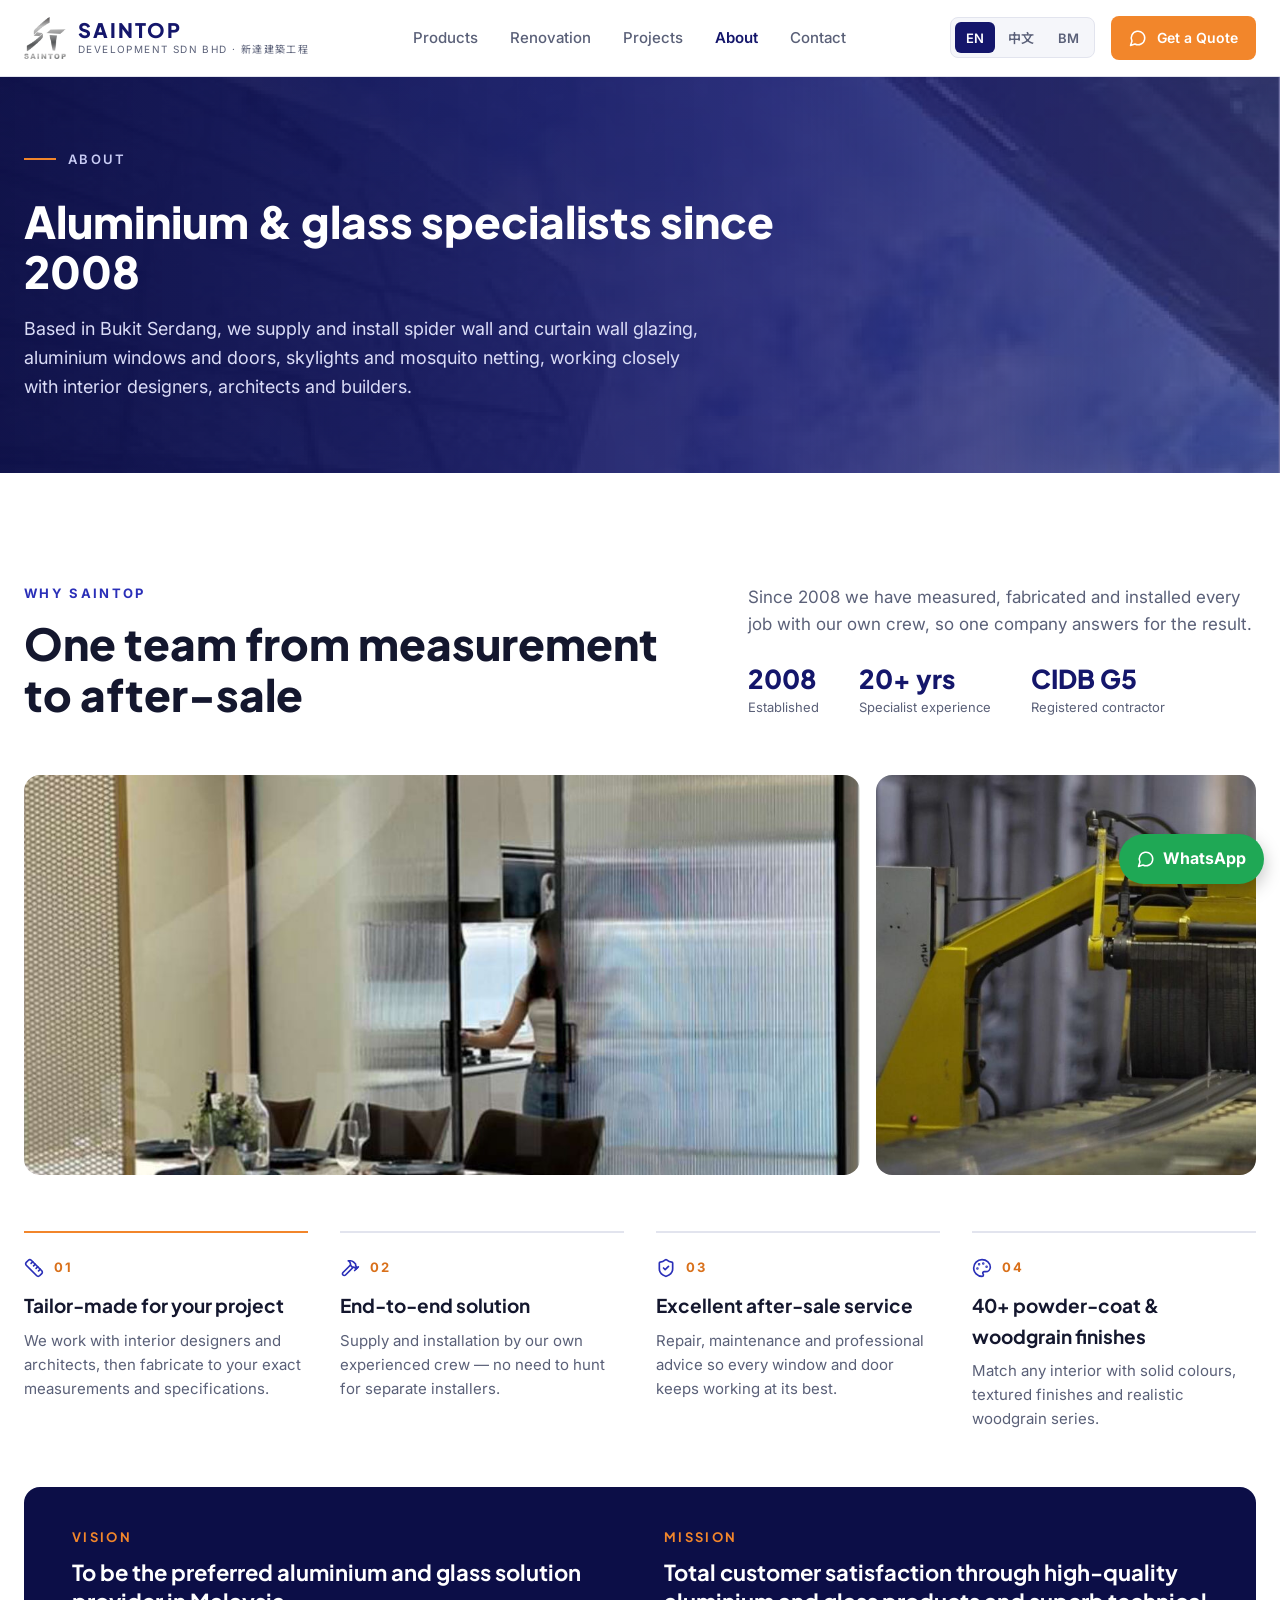
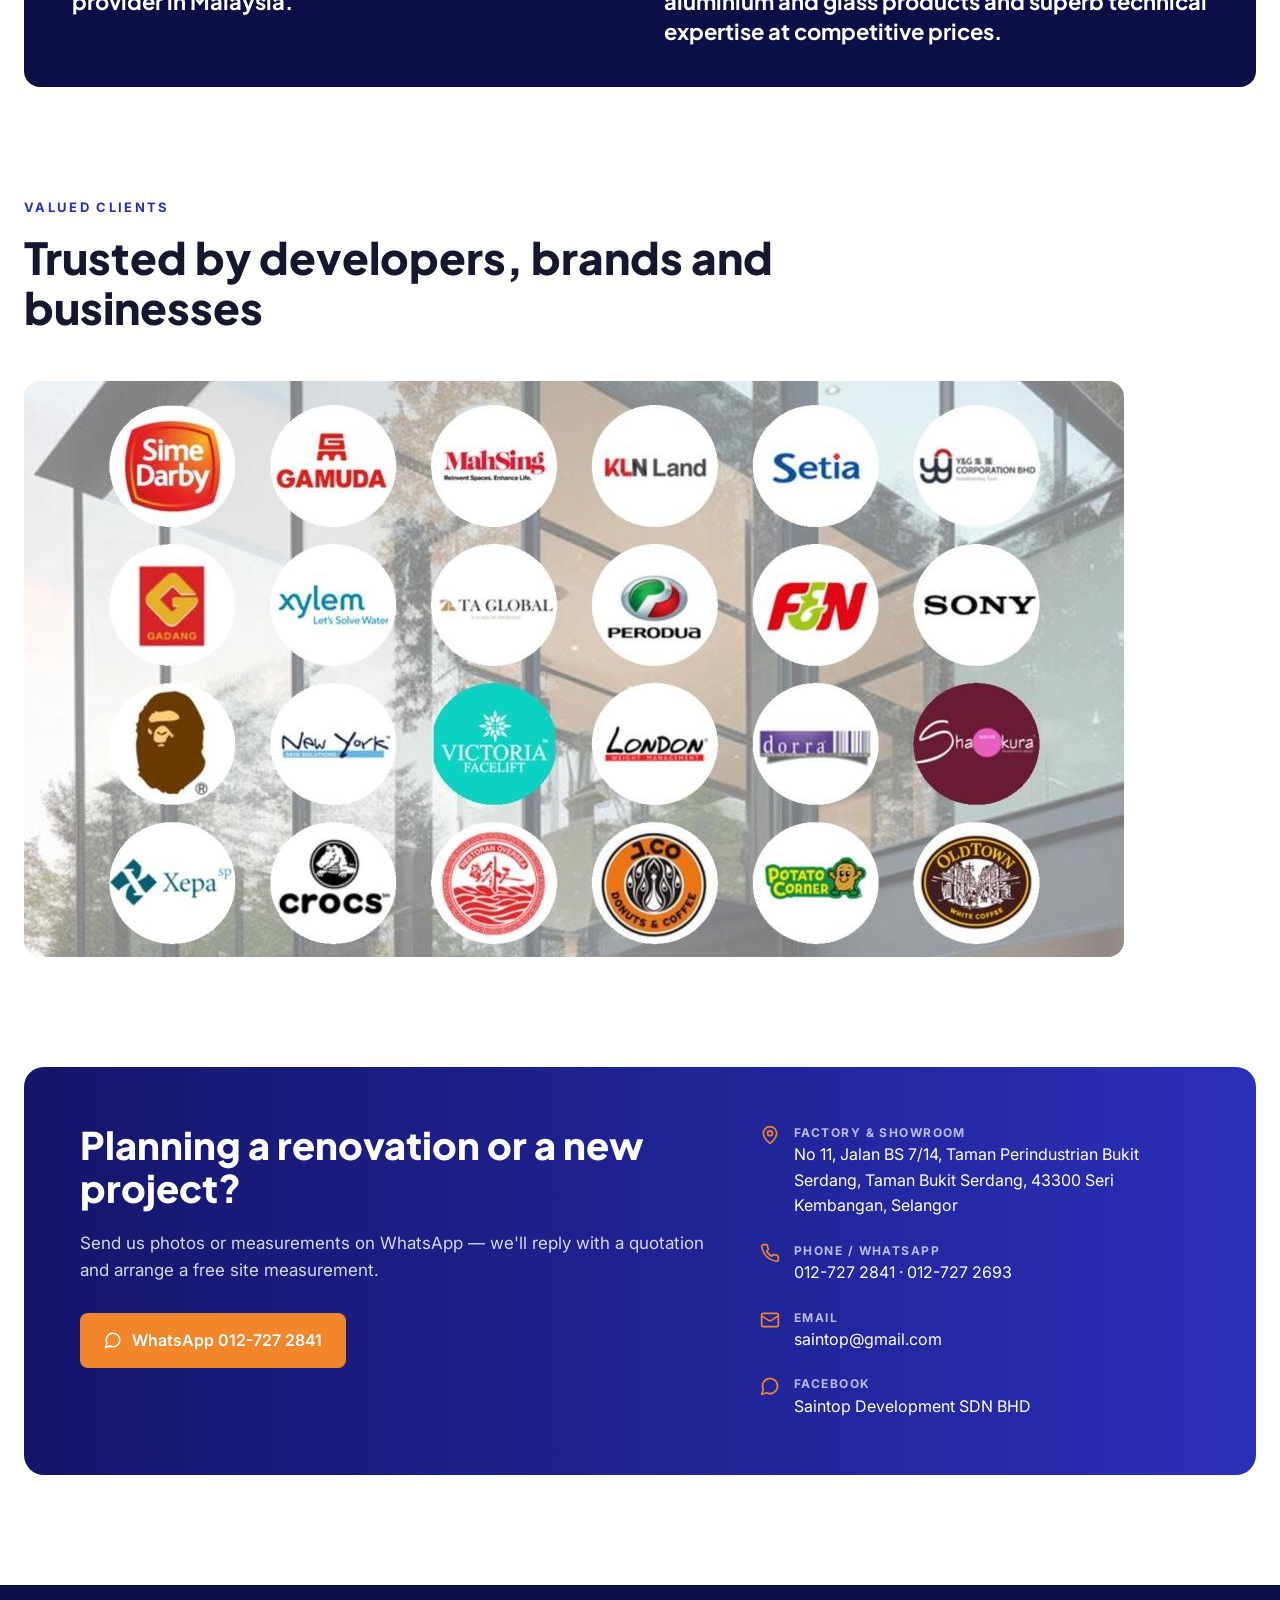
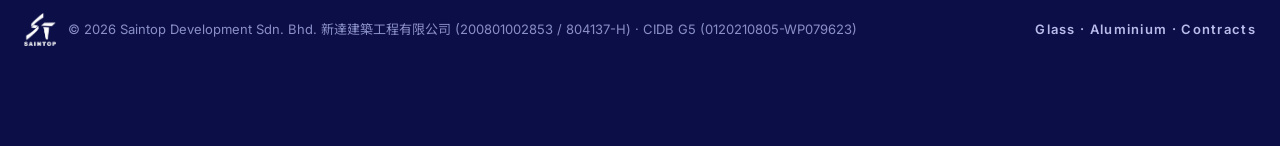
==== about.html @ 1159926a "Split into 6 pages; add renovation, track record and client trust content - Home, Products, Renovati" ====
<!doctype html>
<html lang="en">
<head>
<meta charset="utf-8">
<meta name="viewport" content="width=device-width, initial-scale=1">
<title>About Saintop Development — Aluminium & Glass since 2008</title>
<meta name="description" content="Saintop Development Sdn. Bhd. (CIDB G5) has supplied and installed aluminium and glass since 2008 from Bukit Serdang, Seri Kembangan, with a team of specialists with 20+ years of experience.">
<meta property="og:type" content="website">
<meta property="og:title" content="About Saintop Development — Aluminium & Glass since 2008">
<meta property="og:description" content="Saintop Development Sdn. Bhd. (CIDB G5) has supplied and installed aluminium and glass since 2008 from Bukit Serdang, Seri Kembangan, with a team of specialists with 20+ years of experience.">
<!-- shortcut: no og:image, it needs an absolute URL; add one once the site has a domain -->
<link rel="icon" href="img/logo-grey.png">
<link rel="preconnect" href="https://fonts.googleapis.com">
<link rel="preconnect" href="https://fonts.gstatic.com" crossorigin>
<link href="https://fonts.googleapis.com/css2?family=Inter:wght@400;500;600;700&family=Plus+Jakarta+Sans:wght@700;800&family=Noto+Sans+SC:wght@400;500;700;800&display=swap" rel="stylesheet">
<link rel="stylesheet" href="style.css">
</head>
<body>

<svg width="0" height="0" style="position:absolute" aria-hidden="true">
  <symbol id="i-chat" viewBox="0 0 24 24" fill="none" stroke="currentColor" stroke-width="2" stroke-linecap="round" stroke-linejoin="round"><path d="M7.9 20A9 9 0 1 0 4 16.1L2 22Z"/></symbol>
  <symbol id="i-dl" viewBox="0 0 24 24" fill="none" stroke="currentColor" stroke-width="2" stroke-linecap="round" stroke-linejoin="round"><path d="M21 15v4a2 2 0 0 1-2 2H5a2 2 0 0 1-2-2v-4"/><path d="m7 10 5 5 5-5"/><path d="M12 15V3"/></symbol>
  <symbol id="i-ruler" viewBox="0 0 24 24" fill="none" stroke="currentColor" stroke-width="2" stroke-linecap="round" stroke-linejoin="round"><path d="M21.3 15.3a2.4 2.4 0 0 1 0 3.4l-2.6 2.6a2.4 2.4 0 0 1-3.4 0L2.7 8.7a2.4 2.4 0 0 1 0-3.4l2.6-2.6a2.4 2.4 0 0 1 3.4 0Z"/><path d="m14.5 12.5 2-2"/><path d="m11.5 9.5 2-2"/><path d="m8.5 6.5 2-2"/><path d="m17.5 15.5 2-2"/></symbol>
  <symbol id="i-hammer" viewBox="0 0 24 24" fill="none" stroke="currentColor" stroke-width="2" stroke-linecap="round" stroke-linejoin="round"><path d="m15 12-8.4 8.4a2.1 2.1 0 1 1-3-3L12 9"/><path d="M17.6 15 22 10.6"/><path d="m20.9 11.7-1.3-1.3c-.6-.6-.9-1.4-.9-2.3v-.9l-2.3-2.3a5.5 5.5 0 0 0-4.1-1.6H9.9L11 4c1 .8 1.5 1.9 1.6 3.2l.1 1.7 2 2h1.2c.9 0 1.7.3 2.3.9l1.3 1.3"/></symbol>
  <symbol id="i-shield" viewBox="0 0 24 24" fill="none" stroke="currentColor" stroke-width="2" stroke-linecap="round" stroke-linejoin="round"><path d="M20 13c0 5-3.5 7.5-7.7 9a1 1 0 0 1-.7 0C7.5 20.5 4 18 4 13V6a1 1 0 0 1 1-1c2 0 4.5-1.2 6.2-2.7a1.2 1.2 0 0 1 1.6 0C14.5 3.8 17 5 19 5a1 1 0 0 1 1 1z"/><path d="m9 12 2 2 4-4"/></symbol>
  <symbol id="i-palette" viewBox="0 0 24 24" fill="none" stroke="currentColor" stroke-width="2" stroke-linecap="round" stroke-linejoin="round"><circle cx="13.5" cy="6.5" r=".5" fill="currentColor"/><circle cx="17.5" cy="10.5" r=".5" fill="currentColor"/><circle cx="8.5" cy="7.5" r=".5" fill="currentColor"/><circle cx="6.5" cy="12.5" r=".5" fill="currentColor"/><path d="M12 2a10 10 0 0 0 0 20c.9 0 1.7-.8 1.7-1.7 0-.4-.2-.8-.4-1.1-.3-.3-.4-.7-.4-1.1a1.6 1.6 0 0 1 1.6-1.7h2A5.6 5.6 0 0 0 22 11c0-5-4.5-9-10-9z"/></symbol>
  <symbol id="i-pin" viewBox="0 0 24 24" fill="none" stroke="currentColor" stroke-width="2" stroke-linecap="round" stroke-linejoin="round"><path d="M20 10c0 5-5.5 10.2-7.4 11.8a1 1 0 0 1-1.2 0C9.5 20.2 4 15 4 10a8 8 0 0 1 16 0"/><circle cx="12" cy="10" r="3"/></symbol>
  <symbol id="i-phone" viewBox="0 0 24 24" fill="none" stroke="currentColor" stroke-width="2" stroke-linecap="round" stroke-linejoin="round"><path d="M22 16.9v3a2 2 0 0 1-2.2 2 19.8 19.8 0 0 1-8.6-3.1 19.5 19.5 0 0 1-6-6A19.8 19.8 0 0 1 2.1 4.2 2 2 0 0 1 4.1 2h3a2 2 0 0 1 2 1.7c.1 1 .4 1.9.7 2.8a2 2 0 0 1-.5 2.1L8 9.9a16 16 0 0 0 6 6l1.3-1.3a2 2 0 0 1 2.1-.4c.9.3 1.8.6 2.8.7a2 2 0 0 1 1.7 2z"/></symbol>
  <symbol id="i-mail" viewBox="0 0 24 24" fill="none" stroke="currentColor" stroke-width="2" stroke-linecap="round" stroke-linejoin="round"><rect width="20" height="16" x="2" y="4" rx="2"/><path d="m22 7-8.97 5.7a1.94 1.94 0 0 1-2.06 0L2 7"/></symbol>
</svg>

<header>
  <div class="wrap">
    <a class="brand" href="index.html"><img src="img/logo-grey.png" alt="Saintop logo"><span><b>SAINTOP</b><small>DEVELOPMENT SDN BHD · <span lang="zh">新達建築工程</span></small></span></a>
    <nav class="links">
      <a href="products.html" data-i18n="nav.products">Products</a>
      <a href="renovation.html" data-i18n="nav.renovation">Renovation</a>
      <a href="projects.html" data-i18n="nav.projects">Projects</a>
      <a href="about.html" aria-current="page" data-i18n="nav.about">About</a>
      <a href="contact.html" data-i18n="nav.contact">Contact</a>
    </nav>
    <div class="actions">
      <div class="lang" role="group" aria-label="Language">
        <button data-lang="en" aria-pressed="true">EN</button>
        <button data-lang="zh" aria-pressed="false" lang="zh">中文</button>
        <button data-lang="ms" aria-pressed="false">BM</button>
      </div>
      <a class="btn btn-accent wa" href="#" target="_blank" rel="noopener"><svg><use href="#i-chat"/></svg><span data-i18n="nav.quote">Get a Quote</span></a>
    </div>
  </div>
</header>

<div class="page-hero">
  <div class="wrap">
    <p class="eyebrow" data-i18n="nav.about"></p>
    <h1 class="title" data-i18n="about.title"></h1>
    <p class="sub" data-i18n="about.lead"></p>
  </div>
</div>

<section class="why" id="about">
  <div class="wrap">
    <div class="why-top">
      <div><p class="kicker" data-i18n="why.kicker">Why Saintop</p><h2 class="title" data-i18n="why.title">One team from measurement to after-sale</h2></div>
      <div>
        <p class="lead" data-i18n="why.lead"></p>
        <div class="why-stats">
          <div><b>2008</b><span data-i18n="stat.est">Established</span></div>
          <div><b data-i18n="stat.yrs">20+ yrs</b><span data-i18n="stat.exp">Specialist experience</span></div>
          <div><b>CIDB G5</b><span data-i18n="stat.reg">Registered contractor</span></div>
        </div>
      </div>
    </div>
    <div class="why-photos"><img src="img/crop/toptrack-19.jpg" alt="Slim profile glass sliding door installed by Saintop" loading="lazy"><img src="img/steps/step-3.jpg" alt="Aluminium fabrication machine" loading="lazy"></div>
    <div class="pillars">
      <div class="pillar"><div class="ph"><svg><use href="#i-ruler"/></svg><small>01</small></div><h3 data-i18n="why.1t"></h3><p data-i18n="why.1d"></p></div>
      <div class="pillar"><div class="ph"><svg><use href="#i-hammer"/></svg><small>02</small></div><h3 data-i18n="why.2t"></h3><p data-i18n="why.2d"></p></div>
      <div class="pillar"><div class="ph"><svg><use href="#i-shield"/></svg><small>03</small></div><h3 data-i18n="why.3t"></h3><p data-i18n="why.3d"></p></div>
      <div class="pillar"><div class="ph"><svg><use href="#i-palette"/></svg><small>04</small></div><h3 data-i18n="why.4t"></h3><p data-i18n="why.4d"></p></div>
    </div>
    <div class="vm">
      <div><h3 data-i18n="why.vision">Vision</h3><p data-i18n="why.visionD"></p></div>
      <div><h3 data-i18n="why.mission">Mission</h3><p data-i18n="why.missionD"></p></div>
    </div>
  </div>
</section>

<section class="clients" id="clients" style="padding-top:0">
  <div class="wrap">
    <div class="section-head"><div>
      <p class="kicker" data-i18n="cl.kicker">Valued Clients</p>
      <h2 class="title" data-i18n="cl.title">Trusted by developers, brands and businesses</h2>
    </div></div>
    <div class="logos"><img src="img/clients-1.jpg" alt="Saintop clients: Sime Darby Property, Gamuda, Mah Sing, KLN Land, S P Setia, Y&amp;G Corporation, Gadang, Xylem, TA Global, Perodua, F&amp;N, Sony, A Bathing Ape, New York Skin Solutions, Victoria Facelift, London Weight Management, Dorra, Shakura, Xepa Soul Pattinson, Crocs, Restoran Overseas, J.CO Donuts &amp; Coffee, Potato Corner, OldTown White Coffee" loading="lazy"><img src="img/clients-2.jpg" alt="" loading="lazy"></div>
  </div>
</section>

<section class="contact" id="contact">
  <div class="wrap">
    <div class="panel">
      <div>
        <h2 data-i18n="cta.title">Planning a renovation or a new project?</h2>
        <p data-i18n="cta.desc">Send us photos or measurements on WhatsApp — we'll reply with a quotation and arrange a free site measurement.</p>
        <a class="btn btn-accent wa" href="#" target="_blank" rel="noopener"><svg><use href="#i-chat"/></svg>WhatsApp 012-727 2841</a>
      </div>
      <div class="details">
        <div class="detail"><svg><use href="#i-pin"/></svg><div><small data-i18n="lbl.addr">Factory & showroom</small><span>No 11, Jalan BS 7/14, Taman Perindustrian Bukit Serdang, Taman Bukit Serdang, 43300 Seri Kembangan, Selangor</span></div></div>
        <div class="detail"><svg><use href="#i-phone"/></svg><div><small data-i18n="lbl.phone">Phone / WhatsApp</small><a href="tel:+60127272841">012-727 2841</a> · <a href="tel:+60127272693">012-727 2693</a></div></div>
        <div class="detail"><svg><use href="#i-mail"/></svg><div><small data-i18n="lbl.email">Email</small><a href="mailto:saintop@gmail.com">saintop@gmail.com</a></div></div>
        <div class="detail"><svg><use href="#i-chat"/></svg><div><small>Facebook</small><a href="https://www.facebook.com/p/Saintop-Development-SDN-BHD-100090560094258/" target="_blank" rel="noopener">Saintop Development SDN BHD</a></div></div>
      </div>
    </div>
  </div>
</section>

<footer>
  <div class="wrap">
    <div class="fb"><img src="img/logo-grey-white.png" alt=""><span>© <span id="yr"></span> Saintop Development Sdn. Bhd. <span lang="zh">新達建築工程有限公司</span> (200801002853 / 804137-H) · CIDB G5 (0120210805-WP079623)</span></div>
    <span class="tag" data-i18n="foot.tag">Glass · Aluminium · Contracts</span>
  </div>
</footer>
<a class="fab wa" href="#" target="_blank" rel="noopener" aria-label="WhatsApp"><svg><use href="#i-chat"/></svg>WhatsApp</a>

<script src="site.js"></script>
</body>
</html>
---- style.css ----
:root {
  --navy: #14166B; --navy-deep: #0C0E47; --brand: #2A2FB8; --accent: #F2862B; --accent-dark: #D9701A;
  --ink: #14172E; --muted: #5A6078; --line: #E2E4EE; --paper: #F5F6FA; --soft: #B9BCEB;
  --head: "Plus Jakarta Sans", "Noto Sans SC", sans-serif; --body: "Inter", "Noto Sans SC", system-ui, sans-serif;
}
html[lang="zh"] { --head: "Noto Sans SC", sans-serif; --body: "Noto Sans SC", system-ui, sans-serif; }
* { box-sizing: border-box; }
html { scroll-behavior: smooth; }
[id] { scroll-margin-top: 92px; }
.downloads { display: flex; flex-wrap: wrap; align-items: center; gap: 10px; margin-bottom: 32px; padding: 18px 20px; border-radius: 12px; background: var(--paper); }
.downloads strong { margin-right: 6px; }
.downloads .dl { padding: 8px 14px; font-size: 14px; background: #fff; }
body { margin: 0; font-family: var(--body); color: var(--ink); background: #fff; line-height: 1.6; }
a { color: inherit; text-decoration: none; }
img { display: block; max-width: 100%; }
.wrap { max-width: 1280px; margin: 0 auto; padding: 0 24px; }
h1, h2, h3 { font-family: var(--head); margin: 0; }
.kicker { font-size: 13px; font-weight: 700; letter-spacing: .18em; text-transform: uppercase; color: var(--brand); margin: 0 0 14px; }
.title { font-size: clamp(30px, 4vw, 44px); font-weight: 800; line-height: 1.15; }
.btn { display: inline-flex; align-items: center; gap: 10px; padding: 15px 24px; border-radius: 8px; font-weight: 600; font-size: 16px; border: 0; cursor: pointer; transition: background .2s; }
.btn svg { width: 18px; height: 18px; flex: none; }
.btn-accent { background: var(--accent); color: #fff; }
.btn-accent:hover { background: var(--accent-dark); }
.btn-line { border: 1.5px solid rgba(255,255,255,.45); color: #fff; }
.btn-line:hover { background: rgba(255,255,255,.1); }

/* nav */
header { position: sticky; top: 0; z-index: 20; background: #fff; border-bottom: 1px solid var(--line); }
header .wrap { display: flex; align-items: center; justify-content: space-between; height: 76px; gap: 24px; }
.brand { display: flex; align-items: center; gap: 12px; }
.brand img { width: 42px; height: auto; }
.brand b { display: block; font-family: "Plus Jakarta Sans", sans-serif; font-weight: 800; font-size: 20px; letter-spacing: .1em; color: var(--navy); line-height: 1.1; }
.brand small { display: block; font-size: 10px; letter-spacing: .14em; color: var(--muted); }
nav.links { display: flex; gap: 32px; }
nav.links a { font-size: 15px; font-weight: 500; color: var(--muted); white-space: nowrap; }
nav.links a:hover { color: var(--navy); }
.actions { display: flex; align-items: center; gap: 16px; }
.lang { display: flex; gap: 2px; padding: 4px; border-radius: 8px; background: var(--paper); border: 1px solid var(--line); }
.lang button { border: 0; background: none; padding: 6px 11px; border-radius: 6px; font: 600 13px var(--body); color: var(--muted); cursor: pointer; }
.lang button[aria-pressed="true"] { background: var(--navy); color: #fff; }
.actions .btn { padding: 11px 18px; font-size: 14px; }

/* hero */
.hero { color: #fff; background: linear-gradient(90deg, rgba(12,14,71,.96) 0%, rgba(20,22,107,.88) 55%, rgba(20,22,107,.45) 100%), url(img/hero.jpg) center/cover; }
.hero .wrap { display: flex; align-items: center; justify-content: space-between; gap: 48px; min-height: 680px; padding-top: 64px; padding-bottom: 64px; }
.hero-copy { max-width: 700px; }
.eyebrow { display: flex; align-items: center; gap: 12px; font-size: 13px; font-weight: 600; letter-spacing: .18em; color: #C9CCF5; margin: 0 0 26px; }
.eyebrow::before { content: ""; width: 32px; height: 2px; background: var(--accent); }
.hero h1 { font-size: clamp(38px, 5.4vw, 64px); font-weight: 800; line-height: 1.08; white-space: pre-line; }
.hero p.sub { font-size: 18px; color: #DADCF7; max-width: 600px; margin: 26px 0 30px; }
.hero .ctas { display: flex; flex-wrap: wrap; gap: 14px; }
.stats { display: flex; flex-wrap: wrap; gap: 48px; margin-top: 44px; }
.stats b { display: block; font-family: "Plus Jakarta Sans", sans-serif; font-size: 30px; font-weight: 800; line-height: 1.2; }
.stats span { font-size: 14px; color: var(--soft); }
.logo-panel { flex: none; width: 420px; height: 460px; border-radius: 20px; background: rgba(255,255,255,.08); border: 1px solid rgba(255,255,255,.18); backdrop-filter: blur(20px); display: grid; place-items: center; }
.logo-panel img { width: 260px; }

/* trust */
.trust { background: var(--paper); border-bottom: 1px solid var(--line); }
.trust .wrap { display: flex; align-items: center; justify-content: space-between; gap: 24px 40px; flex-wrap: wrap; padding-top: 26px; padding-bottom: 26px; }
.trust p { margin: 0; font-size: 14px; font-weight: 600; color: var(--muted); }
.trust ul { list-style: none; margin: 0; padding: 0; display: flex; flex-wrap: wrap; gap: 14px 40px; }
.trust li { font-family: "Plus Jakarta Sans", sans-serif; font-weight: 700; font-size: 17px; color: #8A8FA8; }

section { padding: 110px 0; }
.section-head { display: flex; align-items: flex-end; justify-content: space-between; gap: 32px; flex-wrap: wrap; margin-bottom: 48px; }
.section-head > div { max-width: 760px; }

/* product tiles */
.dl { display: inline-flex; align-items: center; gap: 8px; padding: 12px 18px; border-radius: 8px; border: 1.5px solid var(--navy); color: var(--navy); font-weight: 600; font-size: 15px; }
.dl:hover { background: var(--navy); color: #fff; }
.dl svg { width: 16px; height: 16px; }
.tiles { display: grid; grid-template-columns: 1.5fr 1fr 1fr; gap: 20px; }
.tiles.row2 { grid-template-columns: 1fr 1fr 1.5fr; margin-top: 20px; }
.t { position: relative; height: 400px; border-radius: 14px; overflow: hidden; display: flex; flex-direction: column; justify-content: flex-end; padding: 28px; color: #fff; text-align: left; border: 0; cursor: pointer; font: inherit; background: var(--navy-deep); }
.t img { position: absolute; inset: 0; width: 100%; height: 100%; object-fit: cover; transition: transform .4s; }
.t::after { content: ""; position: absolute; inset: 0; background: linear-gradient(180deg, rgba(12,14,71,0) 35%, rgba(12,14,71,.92) 100%); }
.t > *:not(img) { position: relative; z-index: 1; }
.t:hover img { transform: scale(1.04); }
.t .count { font-size: 12px; font-weight: 700; letter-spacing: .14em; color: var(--accent); text-transform: uppercase; }
.t h3 { font-size: 26px; font-weight: 700; line-height: 1.3; margin: 4px 0 4px; }
.t span.d { font-size: 15px; color: #D6D8F2; }

/* full catalogue */
.catalog { margin-top: 80px; padding-top: 56px; border-top: 1px solid var(--line); }
.catalog h3 { font-size: 26px; font-weight: 800; }
.catalog p { color: var(--muted); margin: 6px 0 24px; }
.filters { display: flex; flex-wrap: wrap; gap: 8px; margin-bottom: 28px; }
.filters button { border: 1px solid var(--line); background: #fff; padding: 8px 16px; border-radius: 999px; cursor: pointer; font: 500 15px var(--body); color: var(--ink); }
.filters button[aria-pressed="true"] { background: var(--navy); border-color: var(--navy); color: #fff; }
.grid { display: grid; grid-template-columns: repeat(auto-fill, minmax(220px, 1fr)); gap: 20px; }
.card { border: 1px solid var(--line); border-radius: 12px; overflow: hidden; display: flex; flex-direction: column; background: #fff; }
.card[hidden] { display: none; }
.card .shot { aspect-ratio: 419 / 595; background: var(--paper); }
.card .shot img { width: 100%; height: 100%; object-fit: cover; }
.card .b { padding: 14px 16px 16px; flex: 1; display: flex; flex-direction: column; }
.card h4 { margin: 0; font-size: 16px; line-height: 1.35; }
.card .zh { color: var(--muted); font-size: 14px; margin: 2px 0 14px; flex: 1; font-family: "Noto Sans SC", var(--body); }
.card a.enq { text-align: center; padding: 9px; border-radius: 8px; border: 1px solid var(--line); color: var(--navy); font-weight: 600; font-size: 14px; background: var(--paper); }
.card a.enq:hover { background: var(--navy); color: #fff; }
.more { margin-top: 24px; text-align: center; }
.more button { border: 1.5px solid var(--navy); background: #fff; color: var(--navy); padding: 12px 22px; border-radius: 8px; font: 600 15px var(--body); cursor: pointer; }

/* projects */
.projects { background: var(--navy-deep); color: #fff; }
.projects .kicker { color: var(--accent); }
.projects .lead { color: var(--soft); font-size: 17px; margin: 14px 0 0; }
.nums { display: flex; gap: 40px; }
.nums b { display: block; font-family: "Plus Jakarta Sans", sans-serif; font-size: 40px; font-weight: 800; line-height: 1.2; }
.nums span { font-size: 14px; color: var(--soft); }
.pgrid { display: grid; grid-template-columns: repeat(3, 1fr); gap: 20px; }
.p { position: relative; min-height: 300px; border-radius: 14px; overflow: hidden; display: flex; flex-direction: column; justify-content: space-between; padding: 22px; }
.p img { position: absolute; inset: 0; width: 100%; height: 100%; object-fit: cover; }
.p::after { content: ""; position: absolute; inset: 0; background: linear-gradient(180deg, rgba(12,14,71,0) 40%, rgba(12,14,71,.94) 100%); }
.p > *:not(img) { position: relative; z-index: 1; }
.p .dev { align-self: flex-start; background: rgba(255,255,255,.93); color: var(--navy); font-size: 12px; font-weight: 700; padding: 6px 12px; border-radius: 6px; }
.p h3 { font-size: 21px; font-weight: 700; line-height: 1.3; }
.p .scope { font-size: 14px; color: #D6D8F2; margin: 4px 0 0; }
.p.feature { grid-column: span 2; grid-row: span 2; min-height: 560px; padding: 32px; }
.p.feature h3 { font-size: 32px; }
.p.feature .scope { font-size: 16px; }
.note { margin: 28px 0 0; font-size: 13px; color: #8A8FC8; }

/* showcase */
.gallery { display: grid; grid-template-columns: repeat(4, 1fr); gap: 16px; }
.gallery a { aspect-ratio: 419 / 595; border-radius: 12px; overflow: hidden; background: var(--paper); }
.gallery img { width: 100%; height: 100%; object-fit: cover; transition: transform .4s; }
.gallery a:hover img { transform: scale(1.04); }

/* why */
.why-top { display: grid; grid-template-columns: 1.3fr 1fr; gap: 64px; align-items: end; margin-bottom: 56px; }
.why .lead { color: var(--muted); font-size: 17px; margin: 0; }
.why-stats { display: flex; flex-wrap: wrap; gap: 16px 40px; margin-top: 24px; }
.why-stats b { display: block; font-family: "Plus Jakarta Sans", sans-serif; font-size: 26px; font-weight: 800; line-height: 1.2; color: var(--navy); }
.why-stats span { font-size: 13px; color: var(--muted); }
.why-photos { display: grid; grid-template-columns: 1fr 380px; gap: 16px; margin-bottom: 56px; }
.why-photos img { width: 100%; height: 400px; object-fit: cover; border-radius: 16px; }
.pillars { display: grid; grid-template-columns: repeat(4, 1fr); gap: 32px; margin-bottom: 56px; }
.pillar { border-top: 2px solid var(--line); padding-top: 24px; }
.pillar:first-child { border-color: var(--accent); }
.pillar .ph { display: flex; align-items: center; gap: 10px; color: var(--brand); }
.pillar .ph svg { width: 20px; height: 20px; }
.pillar small { font-size: 13px; font-weight: 700; letter-spacing: .12em; color: var(--accent-dark); }
.pillar h3 { font-size: 19px; font-weight: 700; margin-top: 12px; }
.pillar p { margin: 8px 0 0; color: var(--muted); font-size: 15px; }

/* contact */
.contact { padding-top: 0; }
.panel { border-radius: 20px; padding: 56px; display: grid; grid-template-columns: 1fr 440px; gap: 56px; color: #fff; background: linear-gradient(90deg, var(--navy), var(--brand)); }
.panel h2 { font-size: clamp(28px, 3.4vw, 38px); font-weight: 800; line-height: 1.15; }
.panel p { color: #D6D8F2; font-size: 17px; margin: 20px 0 28px; }
.details { display: grid; gap: 22px; align-content: center; }
.detail { display: flex; gap: 14px; }
.detail svg { flex: none; width: 20px; height: 20px; color: var(--accent); margin-top: 2px; }
.detail small { display: block; font-size: 12px; font-weight: 700; letter-spacing: .12em; color: var(--soft); text-transform: uppercase; }
.detail span, .detail a { font-size: 16px; }
.map { margin-top: 24px; border-radius: 14px; overflow: hidden; height: 300px; border: 1px solid var(--line); }
.map iframe { width: 100%; height: 100%; border: 0; }

.paths { display: flex; flex-wrap: wrap; gap: 10px 28px; margin-top: 24px; }
.paths a { color: #fff; font-weight: 600; font-size: 15px; border-bottom: 1.5px solid var(--accent); padding-bottom: 2px; }

/* renovation */
.ren { background: var(--paper); }
.ren .lead { color: var(--muted); font-size: 17px; margin: 14px 0 0; }
.steps { display: grid; grid-template-columns: repeat(4, 1fr); gap: 20px; }
.step { background: #fff; border: 1px solid var(--line); border-radius: 14px; overflow: hidden; padding-bottom: 26px; }
.step img { width: 100%; aspect-ratio: 4 / 3; object-fit: cover; }
.step small, .step h3, .step p { padding: 0 24px; }
.step small { display: block; font-size: 12px; font-weight: 700; letter-spacing: .14em; color: var(--accent-dark); margin: 18px 0 4px; }
.step h3 { font-size: 18px; font-weight: 700; }
.step p { margin: 6px 0 0; color: var(--muted); font-size: 15px; }
.ren .btn { margin-top: 32px; }

/* projects without photos */
.p .done { display: block; color: var(--accent); font-size: 12px; font-weight: 700; letter-spacing: .12em; text-transform: uppercase; margin-bottom: 4px; }
.range { margin: 16px 0 0; font-size: 15px; color: var(--soft); }

/* track record */
.track .lead { color: var(--muted); font-size: 17px; margin: 14px 0 0; }
.track .nums b { color: var(--navy); }
.track .nums span { color: var(--muted); }
.refs { list-style: none; margin: 0; padding: 0; border-top: 1px solid var(--line); }
.refs li { display: grid; grid-template-columns: 72px 1fr auto; gap: 16px; align-items: center; padding: 14px 4px; border-bottom: 1px solid var(--line); }
.refs b { font-family: "Plus Jakarta Sans", sans-serif; color: var(--navy); }
.refs .ty { font-size: 12px; font-weight: 700; color: var(--brand); background: #EEF0FF; padding: 4px 10px; border-radius: 999px; white-space: nowrap; }

/* vision & mission */
.vm { display: grid; grid-template-columns: 1fr 1fr; gap: 48px; padding: 40px 48px; border-radius: 16px; background: var(--navy-deep); }
.vm h3 { font-size: 13px; letter-spacing: .18em; text-transform: uppercase; color: var(--accent); }
.vm p { margin: 10px 0 0; color: #fff; font-family: var(--head); font-size: 22px; font-weight: 700; line-height: 1.35; }


footer { background: var(--navy-deep); color: #8A8FC8; font-size: 13px; padding-bottom: 72px; }
footer .wrap { display: flex; align-items: center; justify-content: space-between; gap: 16px; flex-wrap: wrap; padding-top: 28px; padding-bottom: 28px; }
footer .fb { display: flex; align-items: center; gap: 12px; }
footer img { width: 32px; }
footer .tag { color: var(--soft); font-weight: 600; letter-spacing: .1em; }
.fab { position: fixed; right: 16px; bottom: 16px; z-index: 30; display: inline-flex; align-items: center; gap: 8px; background: #1fa855; color: #fff; border-radius: 999px; padding: 12px 18px; font-weight: 700; box-shadow: 0 6px 18px rgba(0,0,0,.25); }
.fab svg { width: 18px; height: 18px; }

@media (max-width: 1100px) {
  header .wrap { flex-wrap: wrap; height: auto; min-height: 76px; row-gap: 0; }
  nav.links { order: 3; width: 100%; gap: 22px; overflow-x: auto; scrollbar-width: none; padding: 4px 0 14px; }
  nav.links a { font-size: 14px; }
  .logo-panel { width: 300px; height: 340px; }
  .logo-panel img { width: 190px; }
  .why-top { grid-template-columns: 1fr; gap: 24px; }
  .why-photos { grid-template-columns: 1fr 260px; }
  .why-photos img { height: 320px; }
  .pillars { grid-template-columns: 1fr 1fr; }
  .panel { grid-template-columns: 1fr; }
  .steps { grid-template-columns: 1fr 1fr; }
}
@media (max-width: 760px) {
  header .wrap { min-height: 64px; }
  .brand small, .actions .btn { display: none; }
  .brand img { width: 34px; }
  .hero .wrap { flex-direction: column-reverse; align-items: flex-start; min-height: 0; gap: 28px; padding-top: 40px; padding-bottom: 56px; }
  .logo-panel { width: 150px; height: 160px; border-radius: 14px; }
  .logo-panel img { width: 100px; }
  .stats { gap: 28px; }
  section { padding: 72px 0; }
  .tiles, .tiles.row2 { grid-template-columns: 1fr 1fr; }
  .tiles .t:nth-child(3) { grid-column: span 2; }
  .t { height: 240px; padding: 16px; }
  .t h3 { font-size: 18px; }
  .t span.d { display: none; }
  .pgrid { grid-template-columns: 1fr; }
  .p.feature { grid-column: auto; grid-row: auto; min-height: 380px; padding: 22px; }
  .p.feature h3 { font-size: 24px; }
  .gallery { grid-template-columns: 1fr 1fr; }
  .grid { grid-template-columns: 1fr 1fr; gap: 12px; }
  .card .b { padding: 10px 12px 12px; }
  .card h4 { font-size: 14px; }
  .panel { padding: 32px 22px; }
  .steps, .vm, .pillars { grid-template-columns: 1fr; }
  .why-photos { grid-template-columns: 1fr; }
  .why-photos img { height: 220px; }
  .vm { padding: 28px 22px; gap: 28px; }
  .vm p { font-size: 19px; }
  .refs li { grid-template-columns: 48px 1fr; gap: 4px 12px; }
  .refs .ty { grid-column: 2; justify-self: start; }
}

/* clients */
.logos { display: grid; grid-template-columns: 1fr 1fr; max-width: 1100px; border-radius: 16px; overflow: hidden; }
.logos img { width: 100%; }
@media (max-width: 760px) { .logos { grid-template-columns: 1fr; } }

/* inner pages */
.page-hero { color: #fff; background: linear-gradient(90deg, rgba(12,14,71,.96) 0%, rgba(20,22,107,.86) 60%, rgba(20,22,107,.6) 100%), url(img/hero.jpg) center/cover; }
.page-hero .wrap { padding-top: 72px; padding-bottom: 72px; }
.page-hero .eyebrow { text-transform: uppercase; }
.page-hero .title { max-width: 820px; }
.page-hero .sub { font-size: 18px; color: #DADCF7; max-width: 680px; margin: 18px 0 0; }
nav.links a[aria-current] { color: var(--navy); font-weight: 600; }
.all { margin: 32px 0 0; }
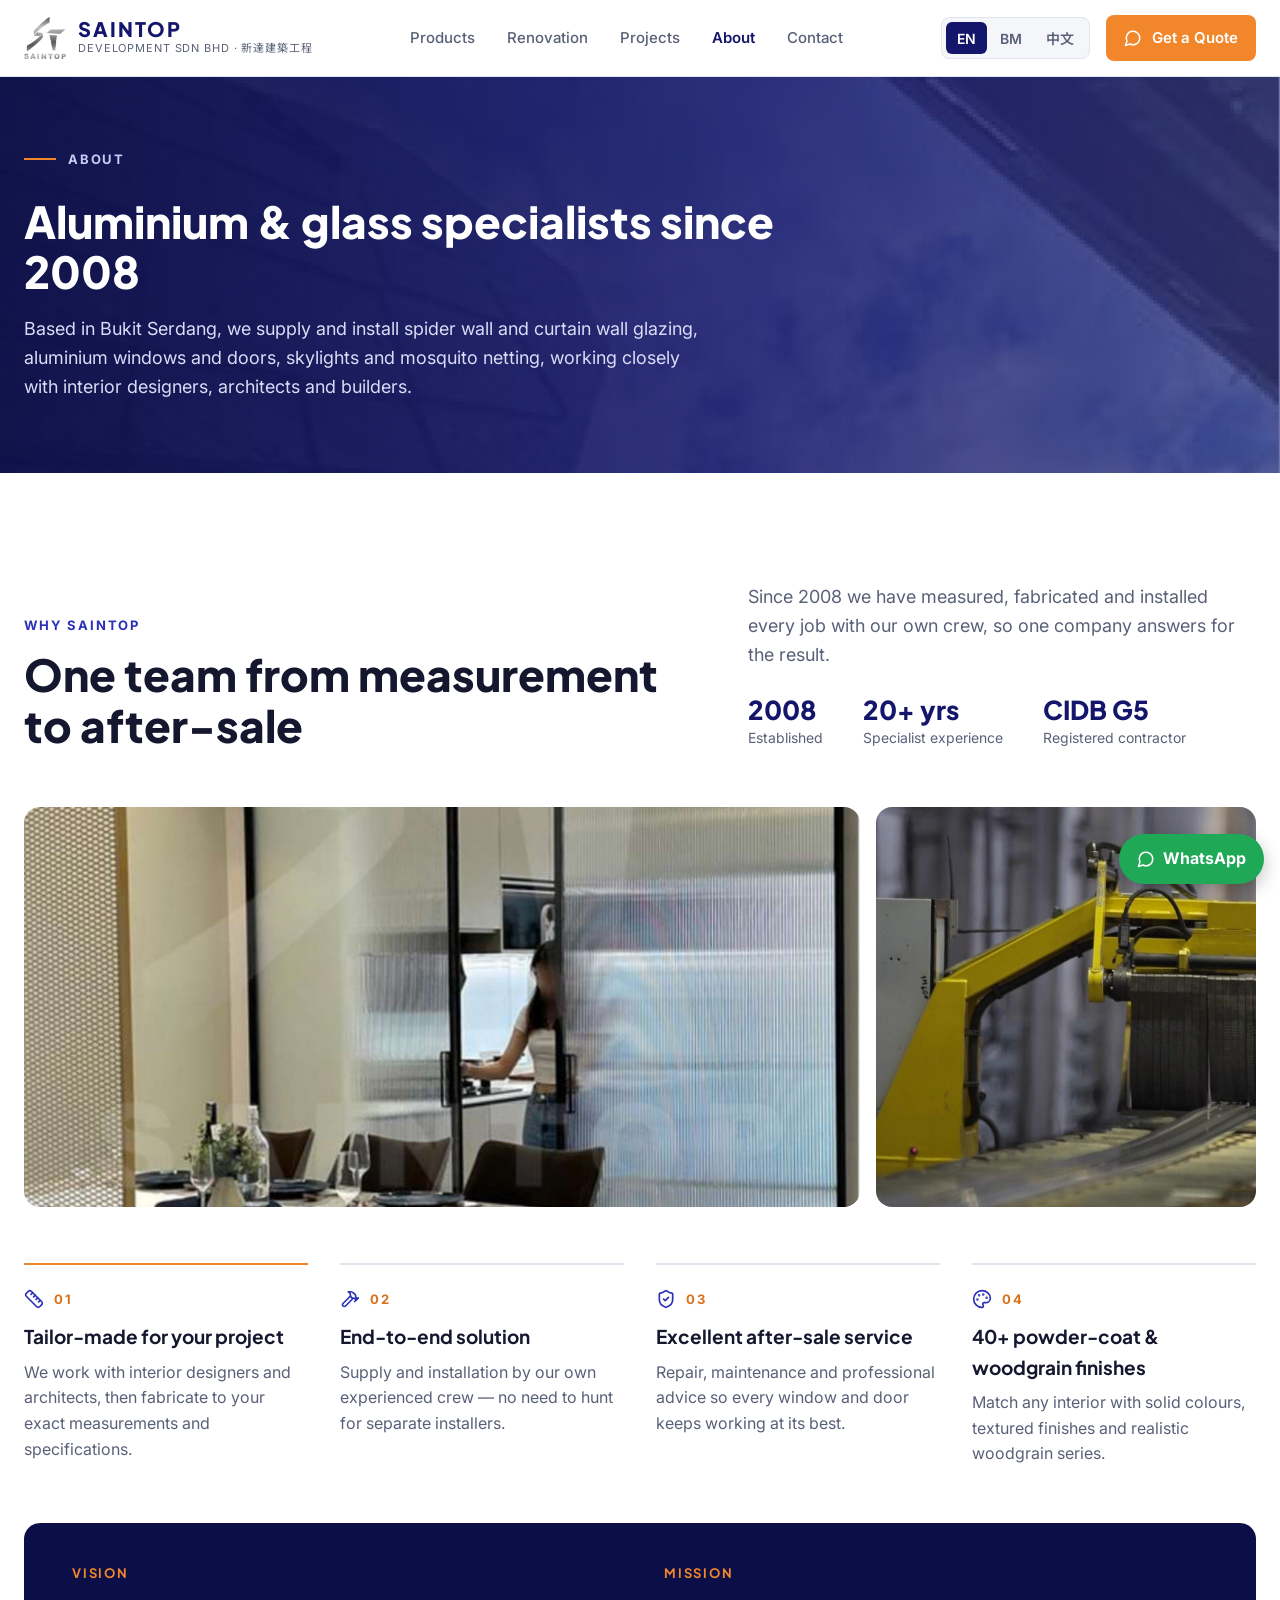
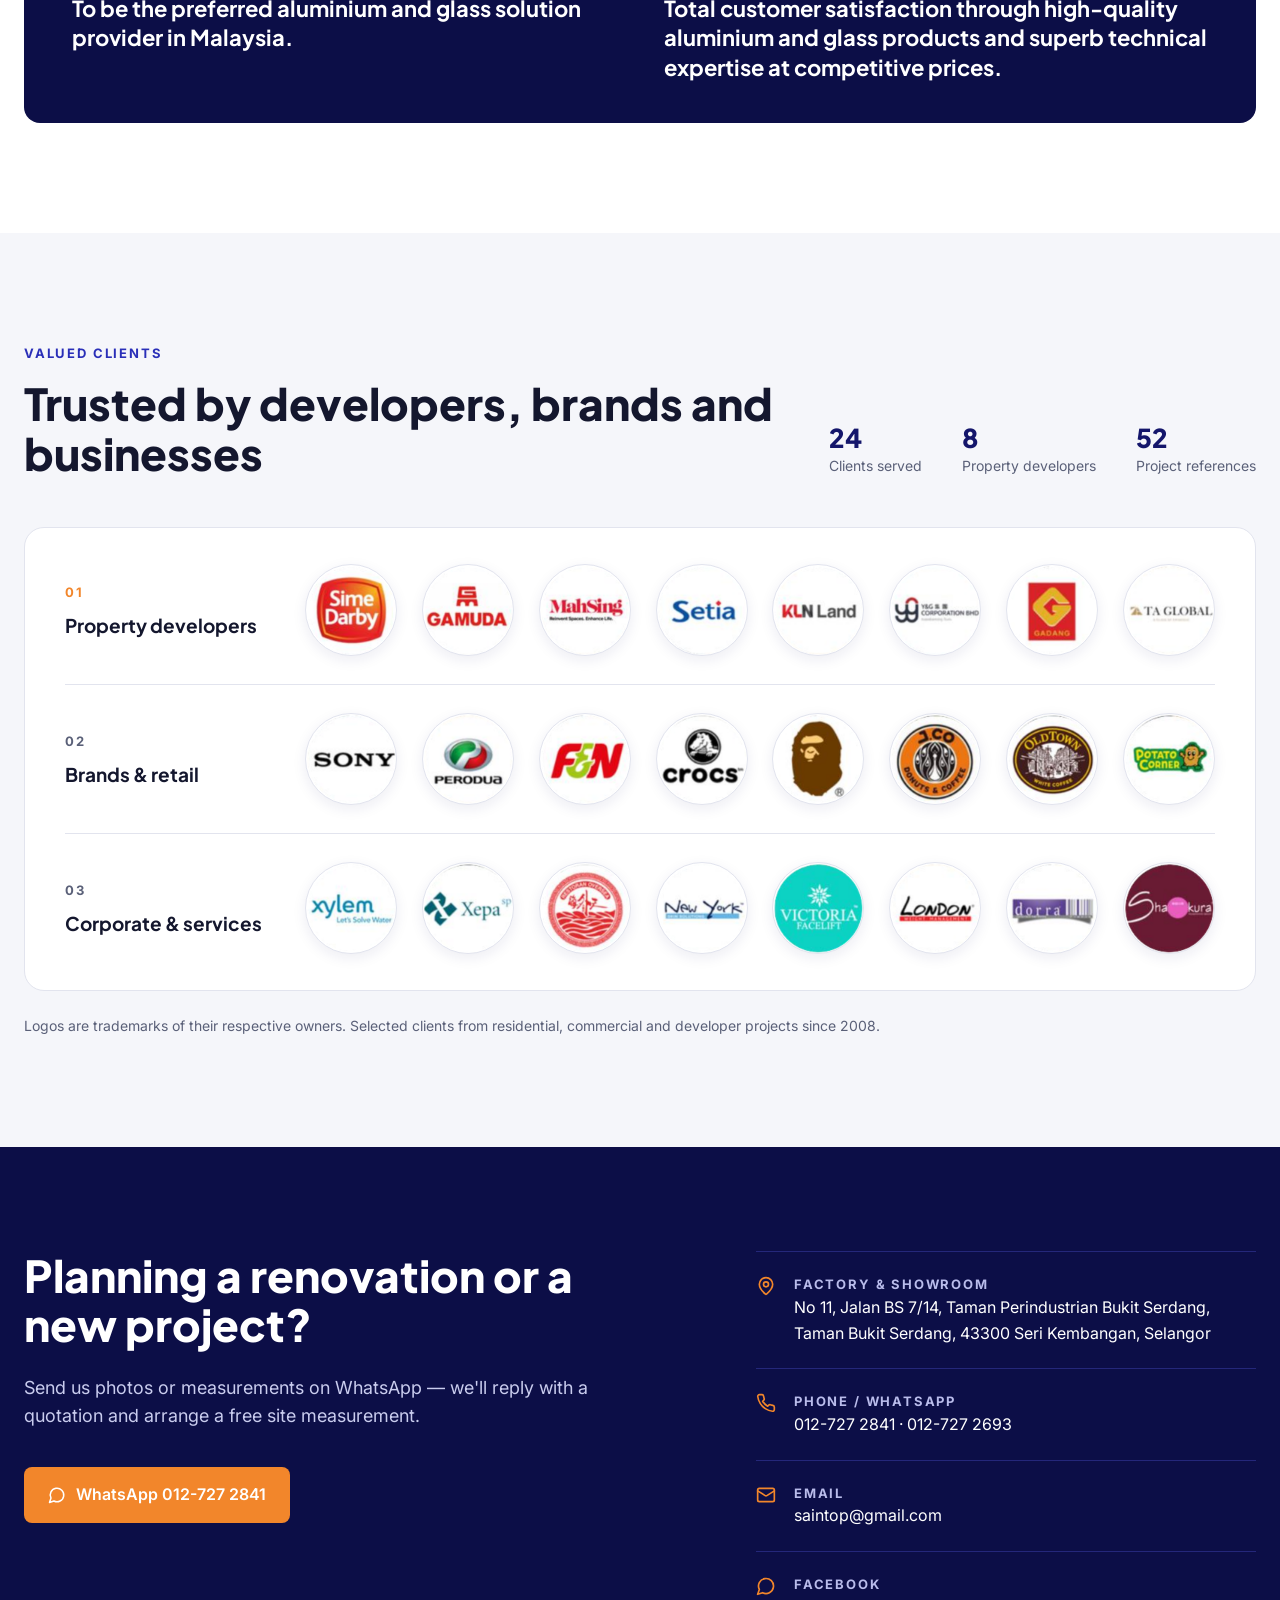
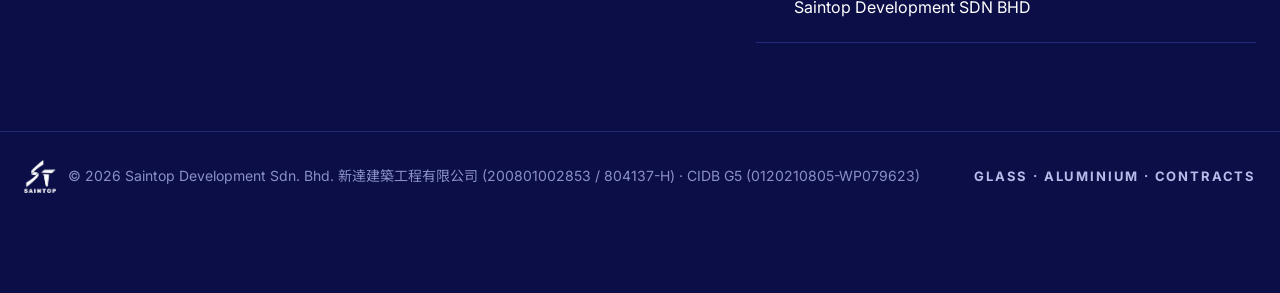
==== commit 66e16506: "Group client logos on About page; order languages EN, BM, 中文 - Valued Clients: 24 individual logos i" ====
--- a/about.html
+++ b/about.html
@@ -42,8 +42,8 @@
     <div class="actions">
       <div class="lang" role="group" aria-label="Language">
         <button data-lang="en" aria-pressed="true">EN</button>
+        <button data-lang="ms" aria-pressed="false">BM</button>
         <button data-lang="zh" aria-pressed="false" lang="zh">中文</button>
-        <button data-lang="ms" aria-pressed="false">BM</button>
       </div>
       <a class="btn btn-accent wa" href="#" target="_blank" rel="noopener"><svg><use href="#i-chat"/></svg><span data-i18n="nav.quote">Get a Quote</span></a>
     </div>
@@ -85,13 +85,49 @@
   </div>
 </section>
 
-<section class="clients" id="clients" style="padding-top:0">
+<section class="clients" id="clients">
   <div class="wrap">
-    <div class="section-head"><div>
-      <p class="kicker" data-i18n="cl.kicker">Valued Clients</p>
-      <h2 class="title" data-i18n="cl.title">Trusted by developers, brands and businesses</h2>
-    </div></div>
-    <div class="logos"><img src="img/clients-1.jpg" alt="Saintop clients: Sime Darby Property, Gamuda, Mah Sing, KLN Land, S P Setia, Y&amp;G Corporation, Gadang, Xylem, TA Global, Perodua, F&amp;N, Sony, A Bathing Ape, New York Skin Solutions, Victoria Facelift, London Weight Management, Dorra, Shakura, Xepa Soul Pattinson, Crocs, Restoran Overseas, J.CO Donuts &amp; Coffee, Potato Corner, OldTown White Coffee" loading="lazy"><img src="img/clients-2.jpg" alt="" loading="lazy"></div>
+    <div class="section-head">
+      <div><p class="kicker" data-i18n="cl.kicker">Valued Clients</p><h2 class="title" data-i18n="cl.title">Trusted by developers, brands and businesses</h2></div>
+      <div class="why-stats">
+        <div><b>24</b><span data-i18n="cl.n1">Clients served</span></div>
+        <div><b>8</b><span data-i18n="cl.n2">Property developers</span></div>
+        <div><b id="trn"></b><span data-i18n="tr.refs">Project references</span></div>
+      </div>
+    </div>
+    <div class="groups">
+      <div class="group"><div class="gl"><small>01</small><h3 data-i18n="cl.n2"></h3></div><ul class="glogos">
+        <li><img src="img/clients/sime-darby.png" alt="Sime Darby Property" width="92" height="92" loading="lazy"></li>
+        <li><img src="img/clients/gamuda.png" alt="Gamuda" width="92" height="92" loading="lazy"></li>
+        <li><img src="img/clients/mah-sing.png" alt="Mah Sing" width="92" height="92" loading="lazy"></li>
+        <li><img src="img/clients/setia.png" alt="S P Setia" width="92" height="92" loading="lazy"></li>
+        <li><img src="img/clients/kln-land.png" alt="KLN Land" width="92" height="92" loading="lazy"></li>
+        <li><img src="img/clients/yg.png" alt="Y&amp;G Corporation" width="92" height="92" loading="lazy"></li>
+        <li><img src="img/clients/gadang.png" alt="Gadang" width="92" height="92" loading="lazy"></li>
+        <li><img src="img/clients/ta-global.png" alt="TA Global" width="92" height="92" loading="lazy"></li>
+      </ul></div>
+      <div class="group"><div class="gl"><small>02</small><h3 data-i18n="cl.g2"></h3></div><ul class="glogos">
+        <li><img src="img/clients/sony.png" alt="Sony" width="92" height="92" loading="lazy"></li>
+        <li><img src="img/clients/perodua.png" alt="Perodua" width="92" height="92" loading="lazy"></li>
+        <li><img src="img/clients/fn.png" alt="F&amp;N" width="92" height="92" loading="lazy"></li>
+        <li><img src="img/clients/crocs.png" alt="Crocs" width="92" height="92" loading="lazy"></li>
+        <li><img src="img/clients/bape.png" alt="A Bathing Ape" width="92" height="92" loading="lazy"></li>
+        <li><img src="img/clients/jco.png" alt="J.CO Donuts &amp; Coffee" width="92" height="92" loading="lazy"></li>
+        <li><img src="img/clients/oldtown.png" alt="OldTown White Coffee" width="92" height="92" loading="lazy"></li>
+        <li><img src="img/clients/potato-corner.png" alt="Potato Corner" width="92" height="92" loading="lazy"></li>
+      </ul></div>
+      <div class="group"><div class="gl"><small>03</small><h3 data-i18n="cl.g3"></h3></div><ul class="glogos">
+        <li><img src="img/clients/xylem.png" alt="Xylem" width="92" height="92" loading="lazy"></li>
+        <li><img src="img/clients/xepa.png" alt="Xepa Soul Pattinson" width="92" height="92" loading="lazy"></li>
+        <li><img src="img/clients/overseas.png" alt="Restoran Overseas" width="92" height="92" loading="lazy"></li>
+        <li><img src="img/clients/new-york.png" alt="New York Skin Solutions" width="92" height="92" loading="lazy"></li>
+        <li><img src="img/clients/victoria.png" alt="Victoria Facelift" width="92" height="92" loading="lazy"></li>
+        <li><img src="img/clients/london.png" alt="London Weight Management" width="92" height="92" loading="lazy"></li>
+        <li><img src="img/clients/dorra.png" alt="Dorra" width="92" height="92" loading="lazy"></li>
+        <li><img src="img/clients/shakura.png" alt="Shakura" width="92" height="92" loading="lazy"></li>
+      </ul></div>
+    </div>
+    <p class="cl-note" data-i18n="cl.note"></p>
   </div>
 </section>
 
--- a/style.css
+++ b/style.css
@@ -15,7 +15,7 @@
 img { display: block; max-width: 100%; }
 .wrap { max-width: 1280px; margin: 0 auto; padding: 0 24px; }
 h1, h2, h3 { font-family: var(--head); margin: 0; }
-.kicker { font-size: 13px; font-weight: 700; letter-spacing: .18em; text-transform: uppercase; color: var(--brand); margin: 0 0 14px; }
+.kicker { font-size: 13px; font-weight: 700; letter-spacing: .14em; text-transform: uppercase; color: var(--brand); margin: 0 0 14px; }
 .title { font-size: clamp(30px, 4vw, 44px); font-weight: 800; line-height: 1.15; }
 .btn { display: inline-flex; align-items: center; gap: 10px; padding: 15px 24px; border-radius: 8px; font-weight: 600; font-size: 16px; border: 0; cursor: pointer; transition: background .2s; }
 .btn svg { width: 18px; height: 18px; flex: none; }
@@ -30,21 +30,21 @@
 .brand { display: flex; align-items: center; gap: 12px; }
 .brand img { width: 42px; height: auto; }
 .brand b { display: block; font-family: "Plus Jakarta Sans", sans-serif; font-weight: 800; font-size: 20px; letter-spacing: .1em; color: var(--navy); line-height: 1.1; }
-.brand small { display: block; font-size: 10px; letter-spacing: .14em; color: var(--muted); }
+.brand small { display: block; font-size: 11px; letter-spacing: .08em; color: var(--muted); }
 nav.links { display: flex; gap: 32px; }
 nav.links a { font-size: 15px; font-weight: 500; color: var(--muted); white-space: nowrap; }
 nav.links a:hover { color: var(--navy); }
 .actions { display: flex; align-items: center; gap: 16px; }
 .lang { display: flex; gap: 2px; padding: 4px; border-radius: 8px; background: var(--paper); border: 1px solid var(--line); }
-.lang button { border: 0; background: none; padding: 6px 11px; border-radius: 6px; font: 600 13px var(--body); color: var(--muted); cursor: pointer; }
+.lang button { border: 0; background: none; padding: 6px 11px; border-radius: 6px; font: 600 14px var(--body); color: var(--muted); cursor: pointer; }
 .lang button[aria-pressed="true"] { background: var(--navy); color: #fff; }
-.actions .btn { padding: 11px 18px; font-size: 14px; }
+.actions .btn { padding: 11px 18px; font-size: 15px; }
 
 /* hero */
 .hero { color: #fff; background: linear-gradient(90deg, rgba(12,14,71,.96) 0%, rgba(20,22,107,.88) 55%, rgba(20,22,107,.45) 100%), url(img/hero.jpg) center/cover; }
 .hero .wrap { display: flex; align-items: center; justify-content: space-between; gap: 48px; min-height: 680px; padding-top: 64px; padding-bottom: 64px; }
 .hero-copy { max-width: 700px; }
-.eyebrow { display: flex; align-items: center; gap: 12px; font-size: 13px; font-weight: 600; letter-spacing: .18em; color: #C9CCF5; margin: 0 0 26px; }
+.eyebrow { display: flex; align-items: center; gap: 12px; font-size: 13px; font-weight: 700; letter-spacing: .14em; color: #C9CCF5; margin: 0 0 26px; }
 .eyebrow::before { content: ""; width: 32px; height: 2px; background: var(--accent); }
 .hero h1 { font-size: clamp(38px, 5.4vw, 64px); font-weight: 800; line-height: 1.08; white-space: pre-line; }
 .hero p.sub { font-size: 18px; color: #DADCF7; max-width: 600px; margin: 26px 0 30px; }
@@ -60,7 +60,7 @@
 .trust .wrap { display: flex; align-items: center; justify-content: space-between; gap: 24px 40px; flex-wrap: wrap; padding-top: 26px; padding-bottom: 26px; }
 .trust p { margin: 0; font-size: 14px; font-weight: 600; color: var(--muted); }
 .trust ul { list-style: none; margin: 0; padding: 0; display: flex; flex-wrap: wrap; gap: 14px 40px; }
-.trust li { font-family: "Plus Jakarta Sans", sans-serif; font-weight: 700; font-size: 17px; color: #8A8FA8; }
+.trust li { font-family: "Plus Jakarta Sans", sans-serif; font-weight: 700; font-size: 17px; color: var(--muted); }
 
 section { padding: 110px 0; }
 .section-head { display: flex; align-items: flex-end; justify-content: space-between; gap: 32px; flex-wrap: wrap; margin-bottom: 48px; }
@@ -77,9 +77,9 @@
 .t::after { content: ""; position: absolute; inset: 0; background: linear-gradient(180deg, rgba(12,14,71,0) 35%, rgba(12,14,71,.92) 100%); }
 .t > *:not(img) { position: relative; z-index: 1; }
 .t:hover img { transform: scale(1.04); }
-.t .count { font-size: 12px; font-weight: 700; letter-spacing: .14em; color: var(--accent); text-transform: uppercase; }
+.t .count { font-size: 13px; font-weight: 700; letter-spacing: .14em; color: var(--accent); text-transform: uppercase; }
 .t h3 { font-size: 26px; font-weight: 700; line-height: 1.3; margin: 4px 0 4px; }
-.t span.d { font-size: 15px; color: #D6D8F2; }
+.t span.d { font-size: 16px; color: #D6D8F2; }
 
 /* full catalogue */
 .catalog { margin-top: 80px; padding-top: 56px; border-top: 1px solid var(--line); }
@@ -104,7 +104,7 @@
 /* projects */
 .projects { background: var(--navy-deep); color: #fff; }
 .projects .kicker { color: var(--accent); }
-.projects .lead { color: var(--soft); font-size: 17px; margin: 14px 0 0; }
+.projects .lead { color: var(--soft); font-size: 18px; margin: 14px 0 0; }
 .nums { display: flex; gap: 40px; }
 .nums b { display: block; font-family: "Plus Jakarta Sans", sans-serif; font-size: 40px; font-weight: 800; line-height: 1.2; }
 .nums span { font-size: 14px; color: var(--soft); }
@@ -113,13 +113,13 @@
 .p img { position: absolute; inset: 0; width: 100%; height: 100%; object-fit: cover; }
 .p::after { content: ""; position: absolute; inset: 0; background: linear-gradient(180deg, rgba(12,14,71,0) 40%, rgba(12,14,71,.94) 100%); }
 .p > *:not(img) { position: relative; z-index: 1; }
-.p .dev { align-self: flex-start; background: rgba(255,255,255,.93); color: var(--navy); font-size: 12px; font-weight: 700; padding: 6px 12px; border-radius: 6px; }
+.p .dev { align-self: flex-start; background: rgba(255,255,255,.93); color: var(--navy); font-size: 13px; font-weight: 700; padding: 6px 12px; border-radius: 6px; }
 .p h3 { font-size: 21px; font-weight: 700; line-height: 1.3; }
 .p .scope { font-size: 14px; color: #D6D8F2; margin: 4px 0 0; }
 .p.feature { grid-column: span 2; grid-row: span 2; min-height: 560px; padding: 32px; }
 .p.feature h3 { font-size: 32px; }
 .p.feature .scope { font-size: 16px; }
-.note { margin: 28px 0 0; font-size: 13px; color: #8A8FC8; }
+.note { margin: 28px 0 0; font-size: 14px; color: #8A8FC8; }
 
 /* showcase */
 .gallery { display: grid; grid-template-columns: repeat(4, 1fr); gap: 16px; }
@@ -129,10 +129,10 @@
 
 /* why */
 .why-top { display: grid; grid-template-columns: 1.3fr 1fr; gap: 64px; align-items: end; margin-bottom: 56px; }
-.why .lead { color: var(--muted); font-size: 17px; margin: 0; }
+.why .lead { color: var(--muted); font-size: 18px; margin: 0; }
 .why-stats { display: flex; flex-wrap: wrap; gap: 16px 40px; margin-top: 24px; }
 .why-stats b { display: block; font-family: "Plus Jakarta Sans", sans-serif; font-size: 26px; font-weight: 800; line-height: 1.2; color: var(--navy); }
-.why-stats span { font-size: 13px; color: var(--muted); }
+.why-stats span { font-size: 14px; color: var(--muted); }
 .why-photos { display: grid; grid-template-columns: 1fr 380px; gap: 16px; margin-bottom: 56px; }
 .why-photos img { width: 100%; height: 400px; object-fit: cover; border-radius: 16px; }
 .pillars { display: grid; grid-template-columns: repeat(4, 1fr); gap: 32px; margin-bottom: 56px; }
@@ -140,21 +140,22 @@
 .pillar:first-child { border-color: var(--accent); }
 .pillar .ph { display: flex; align-items: center; gap: 10px; color: var(--brand); }
 .pillar .ph svg { width: 20px; height: 20px; }
-.pillar small { font-size: 13px; font-weight: 700; letter-spacing: .12em; color: var(--accent-dark); }
+.pillar small { font-size: 13px; font-weight: 700; letter-spacing: .14em; color: var(--accent-dark); }
 .pillar h3 { font-size: 19px; font-weight: 700; margin-top: 12px; }
-.pillar p { margin: 8px 0 0; color: var(--muted); font-size: 15px; }
+.pillar p { margin: 8px 0 0; color: var(--muted); font-size: 16px; }
 
 /* contact */
-.contact { padding-top: 0; }
-.panel { border-radius: 20px; padding: 56px; display: grid; grid-template-columns: 1fr 440px; gap: 56px; color: #fff; background: linear-gradient(90deg, var(--navy), var(--brand)); }
-.panel h2 { font-size: clamp(28px, 3.4vw, 38px); font-weight: 800; line-height: 1.15; }
-.panel p { color: #D6D8F2; font-size: 17px; margin: 20px 0 28px; }
-.details { display: grid; gap: 22px; align-content: center; }
-.detail { display: flex; gap: 14px; }
+/* full-bleed navy-deep so it runs straight into the footer */
+.contact { padding: 104px 0 88px; background: var(--navy-deep); }
+.panel { display: grid; grid-template-columns: 1fr 500px; gap: 96px; color: #fff; }
+.panel h2 { font-size: clamp(30px, 3.6vw, 44px); font-weight: 800; line-height: 1.12; }
+.panel p { color: #C9CCEE; font-size: 18px; line-height: 1.6; margin: 24px 0 36px; }
+.details { display: grid; align-content: start; border-top: 1px solid #24277A; }
+.detail { display: flex; gap: 18px; padding: 22px 0; border-bottom: 1px solid #24277A; }
 .detail svg { flex: none; width: 20px; height: 20px; color: var(--accent); margin-top: 2px; }
-.detail small { display: block; font-size: 12px; font-weight: 700; letter-spacing: .12em; color: var(--soft); text-transform: uppercase; }
+.detail small { display: block; font-size: 13px; font-weight: 700; letter-spacing: .14em; color: var(--soft); text-transform: uppercase; }
 .detail span, .detail a { font-size: 16px; }
-.map { margin-top: 24px; border-radius: 14px; overflow: hidden; height: 300px; border: 1px solid var(--line); }
+.map { margin-top: 48px; border-radius: 14px; overflow: hidden; height: 300px; border: 1px solid #24277A; }
 .map iframe { width: 100%; height: 100%; border: 0; }
 
 .paths { display: flex; flex-wrap: wrap; gap: 10px 28px; margin-top: 24px; }
@@ -162,40 +163,40 @@
 
 /* renovation */
 .ren { background: var(--paper); }
-.ren .lead { color: var(--muted); font-size: 17px; margin: 14px 0 0; }
+.ren .lead { color: var(--muted); font-size: 18px; margin: 14px 0 0; }
 .steps { display: grid; grid-template-columns: repeat(4, 1fr); gap: 20px; }
 .step { background: #fff; border: 1px solid var(--line); border-radius: 14px; overflow: hidden; padding-bottom: 26px; }
 .step img { width: 100%; aspect-ratio: 4 / 3; object-fit: cover; }
 .step small, .step h3, .step p { padding: 0 24px; }
-.step small { display: block; font-size: 12px; font-weight: 700; letter-spacing: .14em; color: var(--accent-dark); margin: 18px 0 4px; }
+.step small { display: block; font-size: 13px; font-weight: 700; letter-spacing: .14em; color: var(--accent-dark); margin: 18px 0 4px; }
 .step h3 { font-size: 18px; font-weight: 700; }
-.step p { margin: 6px 0 0; color: var(--muted); font-size: 15px; }
+.step p { margin: 6px 0 0; color: var(--muted); font-size: 16px; }
 .ren .btn { margin-top: 32px; }
 
 /* projects without photos */
-.p .done { display: block; color: var(--accent); font-size: 12px; font-weight: 700; letter-spacing: .12em; text-transform: uppercase; margin-bottom: 4px; }
+.p .done { display: block; color: var(--accent); font-size: 13px; font-weight: 700; letter-spacing: .14em; text-transform: uppercase; margin-bottom: 4px; }
 .range { margin: 16px 0 0; font-size: 15px; color: var(--soft); }
 
 /* track record */
-.track .lead { color: var(--muted); font-size: 17px; margin: 14px 0 0; }
+.track .lead { color: var(--muted); font-size: 18px; margin: 14px 0 0; }
 .track .nums b { color: var(--navy); }
 .track .nums span { color: var(--muted); }
 .refs { list-style: none; margin: 0; padding: 0; border-top: 1px solid var(--line); }
 .refs li { display: grid; grid-template-columns: 72px 1fr auto; gap: 16px; align-items: center; padding: 14px 4px; border-bottom: 1px solid var(--line); }
 .refs b { font-family: "Plus Jakarta Sans", sans-serif; color: var(--navy); }
-.refs .ty { font-size: 12px; font-weight: 700; color: var(--brand); background: #EEF0FF; padding: 4px 10px; border-radius: 999px; white-space: nowrap; }
+.refs .ty { font-size: 13px; font-weight: 700; color: var(--brand); background: #EEF0FF; padding: 4px 10px; border-radius: 999px; white-space: nowrap; }
 
 /* vision & mission */
 .vm { display: grid; grid-template-columns: 1fr 1fr; gap: 48px; padding: 40px 48px; border-radius: 16px; background: var(--navy-deep); }
-.vm h3 { font-size: 13px; letter-spacing: .18em; text-transform: uppercase; color: var(--accent); }
+.vm h3 { font-size: 13px; letter-spacing: .14em; text-transform: uppercase; color: var(--accent); }
 .vm p { margin: 10px 0 0; color: #fff; font-family: var(--head); font-size: 22px; font-weight: 700; line-height: 1.35; }
 
 
-footer { background: var(--navy-deep); color: #8A8FC8; font-size: 13px; padding-bottom: 72px; }
-footer .wrap { display: flex; align-items: center; justify-content: space-between; gap: 16px; flex-wrap: wrap; padding-top: 28px; padding-bottom: 28px; }
+footer { background: var(--navy-deep); color: #8A8FC8; font-size: 14px; padding-bottom: 72px; }
+footer .wrap { border-top: 1px solid #24277A; display: flex; align-items: center; justify-content: space-between; gap: 16px; flex-wrap: wrap; padding-top: 28px; padding-bottom: 28px; }
 footer .fb { display: flex; align-items: center; gap: 12px; }
 footer img { width: 32px; }
-footer .tag { color: var(--soft); font-weight: 600; letter-spacing: .1em; }
+footer .tag { color: var(--soft); font-size: 13px; font-weight: 700; letter-spacing: .14em; text-transform: uppercase; }
 .fab { position: fixed; right: 16px; bottom: 16px; z-index: 30; display: inline-flex; align-items: center; gap: 8px; background: #1fa855; color: #fff; border-radius: 999px; padding: 12px 18px; font-weight: 700; box-shadow: 0 6px 18px rgba(0,0,0,.25); }
 .fab svg { width: 18px; height: 18px; }
 
@@ -233,7 +234,6 @@
   .grid { grid-template-columns: 1fr 1fr; gap: 12px; }
   .card .b { padding: 10px 12px 12px; }
   .card h4 { font-size: 14px; }
-  .panel { padding: 32px 22px; }
   .steps, .vm, .pillars { grid-template-columns: 1fr; }
   .why-photos { grid-template-columns: 1fr; }
   .why-photos img { height: 220px; }
@@ -244,9 +244,22 @@
 }
 
 /* clients */
-.logos { display: grid; grid-template-columns: 1fr 1fr; max-width: 1100px; border-radius: 16px; overflow: hidden; }
-.logos img { width: 100%; }
-@media (max-width: 760px) { .logos { grid-template-columns: 1fr; } }
+.clients { background: var(--paper); }
+.groups { background: #fff; border: 1px solid var(--line); border-radius: 20px; padding: 8px 40px; }
+.group { display: grid; grid-template-columns: 200px 1fr; gap: 40px; align-items: center; padding: 28px 0; }
+.group + .group { border-top: 1px solid var(--line); }
+.gl small { font-size: 13px; font-weight: 700; letter-spacing: .14em; color: var(--muted); }
+.group:first-child .gl small { color: var(--accent); }
+.gl h3 { font-size: 19px; font-weight: 700; margin-top: 6px; }
+.glogos { list-style: none; margin: 0; padding: 0; display: flex; justify-content: space-between; gap: 12px; }
+.glogos img { width: 92px; height: 92px; border-radius: 50%; background: #fff; border: 1px solid var(--line); box-shadow: 0 4px 14px rgba(20,22,107,.08); }
+.cl-note { margin: 24px 0 0; font-size: 14px; color: var(--muted); }
+@media (max-width: 1100px) { .group { grid-template-columns: 1fr; gap: 16px; } }
+@media (max-width: 760px) {
+  .groups { padding: 8px 20px; }
+  .glogos { display: grid; grid-template-columns: repeat(4, 1fr); justify-items: center; }
+  .glogos img { width: 68px; height: 68px; }
+}
 
 /* inner pages */
 .page-hero { color: #fff; background: linear-gradient(90deg, rgba(12,14,71,.96) 0%, rgba(20,22,107,.86) 60%, rgba(20,22,107,.6) 100%), url(img/hero.jpg) center/cover; }
